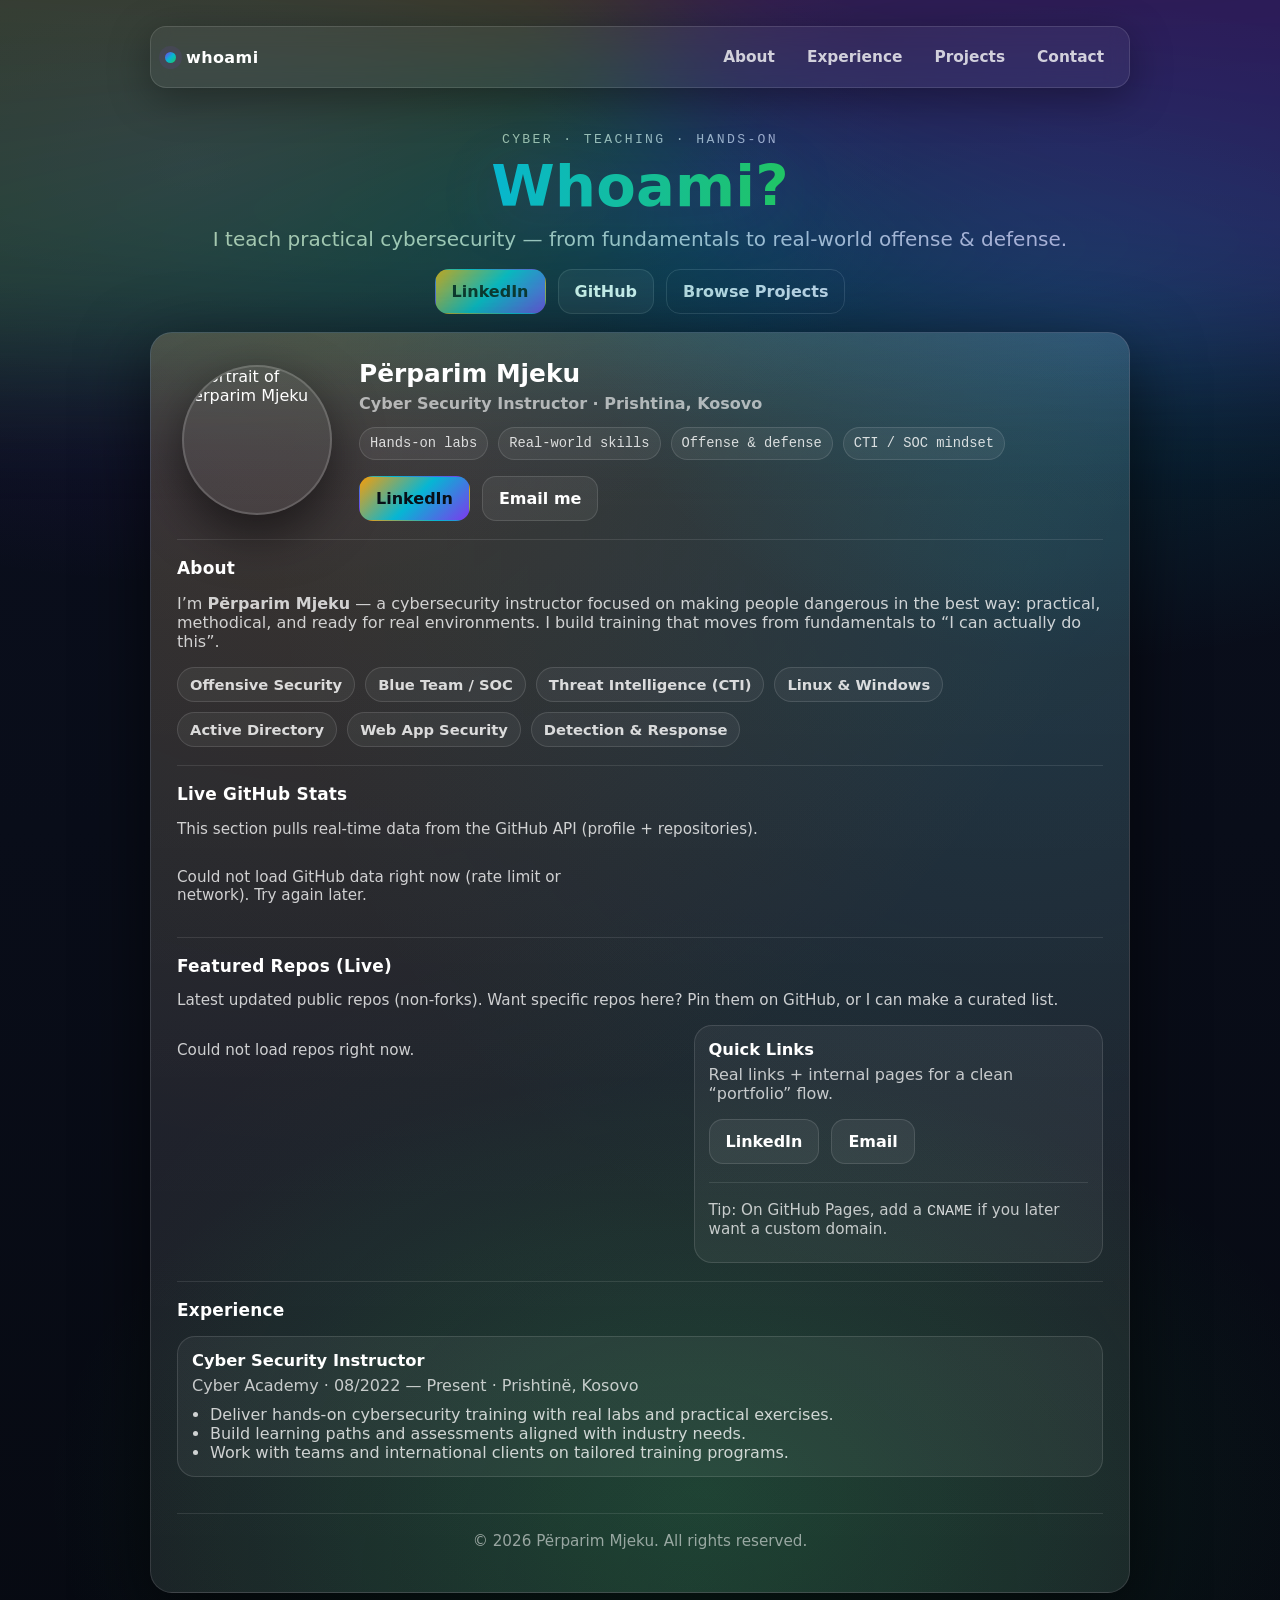
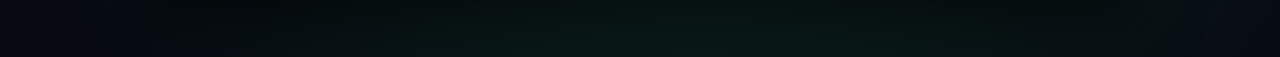
==== index.html @ 4960801e "Update index.html" ====
<!DOCTYPE html>
<html lang="en">
<head>
  <meta charset="UTF-8" />
  <meta name="viewport" content="width=device-width, initial-scale=1.0" />
  <meta name="description" content="Whoami — Përparim Mjeku. Cyber Security Instructor from Prishtina, Kosovo." />
  <title>whoami | Përparim Mjeku</title>

  <link rel="stylesheet" href="style.css" />
</head>

<body>
  <div class="glow" aria-hidden="true"></div>

  <div class="container">
    <div class="topbar" aria-label="Site navigation">
      <div class="brand">
        <span class="pip" aria-hidden="true"></span>
        <span>whoami</span>
      </div>

      <nav class="nav">
        <a href="index.html#about">About</a>
        <a href="index.html#experience">Experience</a>
        <a href="projects.html">Projects</a>
        <a href="index.html#contact">Contact</a>
      </nav>
    </div>

    <header class="hero">
      <div class="kicker">cyber · teaching · hands-on</div>
      <h1>Whoami?</h1>
      <p data-tagline>
        A quick glimpse into my world — cybersecurity, teaching, and practical learning.
      </p>

      <div class="actions" style="justify-content:center; margin-top:18px;">
        <a class="btn primary" data-linkedin href="#" target="_blank" rel="noopener noreferrer">LinkedIn</a>
        <a class="btn secondary" data-github href="#" target="_blank" rel="noopener noreferrer">GitHub</a>
        <a class="btn ghost" href="projects.html">Browse Projects</a>
      </div>
    </header>

    <main class="card">
      <div class="pad">
        <div class="profile">
          <img class="avatar" src="pic.png" alt="Portrait of Përparim Mjeku" />

          <div class="titleblock">
            <h2 data-name>Përparim Mjeku</h2>
            <p class="meta"><span data-role>Cyber Security Instructor</span> · <span data-location>Prishtina, Kosovo</span></p>

            <div class="badges" aria-label="Highlights">
              <span class="badge">Hands-on labs</span>
              <span class="badge">Real-world skills</span>
              <span class="badge">Offense & defense</span>
              <span class="badge">CTI / SOC mindset</span>
            </div>

            <div class="actions" id="contact">
              <a class="btn primary" data-linkedin href="#" target="_blank" rel="noopener noreferrer">LinkedIn</a>
              <a class="btn secondary" data-email href="mailto:you@example.com">Email me</a>
            </div>
          </div>
        </div>

        <section class="section" id="about">
          <h3>About</h3>
          <p>
            I’m <strong data-name>Përparim Mjeku</strong> — a cybersecurity instructor focused on making people dangerous in the best way:
            practical, methodical, and ready for real environments. I build training that moves from fundamentals to “I can actually do this”.
          </p>

          <div class="chips" data-focus aria-label="Focus areas"></div>
        </section>

        <section class="section">
          <h3>Live GitHub Stats</h3>
          <p class="smallnote">
            This section pulls real-time data from the GitHub API (profile + repositories).
          </p>
          <div class="mini" id="gh-stats"></div>
        </section>

        <section class="section">
          <h3>Featured Repos (Live)</h3>
          <p class="smallnote">
            Latest updated public repos (non-forks). Want specific repos here? Pin them on GitHub, or I can make a curated list.
          </p>
          <div class="grid">
            <div id="gh-repos"></div>
            <div>
              <div class="repo">
                <h4>Quick Links</h4>
                <p>Real links + internal pages for a clean “portfolio” flow.</p>
                <div class="actions" data-quicklinks></div>
                <div class="hr"></div>
                <p class="smallnote">
                  Tip: On GitHub Pages, add a <span class="code">CNAME</span> if you later want a custom domain.
                </p>
              </div>
            </div>
          </div>
        </section>

        <section class="section" id="experience">
          <h3>Experience</h3>
          <div class="grid" style="grid-template-columns:1fr;">
            <div id="exp" data-experience></div>
          </div>
        </section>

        <footer class="footer">
          <div class="hr"></div>
          <p>&copy; <span id="year"></span> <span data-name>Përparim Mjeku</span>. All rights reserved.</p>
        </footer>
      </div>
    </main>
  </div>

  <script src="config.js"></script>
  <script src="site.js"></script>
  <script>
    Site.setYear();
    Site.applyConfig();

    const cfg = window.SITE_CONFIG || {};
    Site.loadGitHubStats({
      user: cfg.githubUser,
      statsRoot: "#gh-stats",
      reposRoot: "#gh-repos",
      reposLimit: 6
    });
  </script>
</body>
</html>
---- style.css ----
:root{
  --bg0:#070A12;
  --bg1:#0b1020;
  --card: rgba(255,255,255,.08);
  --card2: rgba(255,255,255,.12);
  --stroke: rgba(255,255,255,.12);

  --text:#ffffff;
  --muted: rgba(255,255,255,.78);
  --soft: rgba(255,255,255,.62);

  --a:#7c3aed;   /* violet */
  --b:#22c55e;   /* green  */
  --c:#06b6d4;   /* cyan   */
  --d:#f59e0b;   /* amber  */
  --e:#ef4444;   /* red    */

  --ring: rgba(6,182,212,.28);
  --shadow: 0 22px 70px rgba(0,0,0,.62);
  --radius: 22px;

  --mono: ui-monospace, SFMono-Regular, Menlo, Monaco, Consolas, "Liberation Mono", "Courier New", monospace;
  --sans: system-ui, -apple-system, "Segoe UI", Roboto, Ubuntu, Cantarell, "Noto Sans", Arial, "Apple Color Emoji","Segoe UI Emoji";
}

*{ box-sizing:border-box; }
html{ scroll-behavior:smooth; }
body{
  margin:0;
  font-family: var(--sans);
  color:var(--text);
  background: radial-gradient(1200px 700px at 15% 10%, rgba(124,58,237,.18), transparent 60%),
              radial-gradient(900px 600px at 85% 20%, rgba(6,182,212,.16), transparent 55%),
              radial-gradient(1100px 700px at 55% 90%, rgba(34,197,94,.14), transparent 60%),
              linear-gradient(180deg, var(--bg1), var(--bg0));
  min-height:100vh;
  overflow-x:hidden;
}

a{ color:inherit; }
.container{
  width:min(980px, calc(100% - 34px));
  margin: 26px auto 64px;
}

.glow{
  position: fixed;
  inset:-30vh -30vw auto -30vw;
  height: 70vh;
  filter: blur(70px);
  opacity:.45;
  pointer-events:none;
  background: conic-gradient(from 90deg,
    rgba(124,58,237,.65),
    rgba(6,182,212,.65),
    rgba(34,197,94,.65),
    rgba(245,158,11,.55),
    rgba(239,68,68,.55),
    rgba(124,58,237,.65)
  );
  animation: floatGlow 10s ease-in-out infinite alternate;
}
@keyframes floatGlow{
  from{ transform: translate3d(-2%, -2%, 0) rotate(-2deg); }
  to{ transform: translate3d(2%, 2%, 0) rotate(2deg); }
}

.topbar{
  display:flex;
  align-items:center;
  justify-content:space-between;
  gap:12px;
  padding: 12px 14px;
  border-radius: 16px;
  background: rgba(255,255,255,.05);
  border: 1px solid var(--stroke);
  backdrop-filter: blur(10px);
  box-shadow: 0 10px 40px rgba(0,0,0,.35);
}

.brand{
  display:flex;
  align-items:center;
  gap:10px;
  font-weight:800;
  letter-spacing:.4px;
  text-transform: lowercase;
}
.pip{
  width:11px;height:11px;border-radius:50%;
  background: linear-gradient(135deg, var(--a), var(--c), var(--b));
  box-shadow: 0 0 0 6px rgba(124,58,237,.10);
}

.nav{
  display:flex;
  flex-wrap:wrap;
  gap:10px;
  justify-content:flex-end;
}
.nav a{
  text-decoration:none;
  color: var(--muted);
  font-weight:700;
  font-size:.96rem;
  padding: 8px 10px;
  border-radius: 12px;
  border:1px solid transparent;
}
.nav a:hover{
  color: var(--text);
  background: rgba(255,255,255,.05);
  border-color: rgba(255,255,255,.14);
}
.nav a:focus-visible{
  outline: 3px solid var(--ring);
  outline-offset: 2px;
}

.hero{
  padding: 44px 0 18px;
  text-align:center;
}
.kicker{
  font-family: var(--mono);
  color: rgba(255,255,255,.75);
  letter-spacing:.18em;
  font-size:.82rem;
  text-transform: uppercase;
}
.hero h1{
  margin: 10px 0 10px;
  font-size: clamp(2.5rem, 4.5vw, 3.9rem);
  letter-spacing:.2px;
  line-height:1.05;
  background: linear-gradient(90deg, var(--a), var(--c), var(--b), var(--d));
  -webkit-background-clip:text;
  background-clip:text;
  color: transparent;
  filter: drop-shadow(0 10px 30px rgba(124,58,237,.16));
}
.hero p{
  margin: 0 auto;
  width:min(70ch, 100%);
  color: var(--muted);
  font-size: clamp(1.02rem, 2.1vw, 1.25rem);
}

.card{
  background: linear-gradient(180deg, var(--card2), var(--card));
  border: 1px solid rgba(255,255,255,.12);
  border-radius: var(--radius);
  box-shadow: var(--shadow);
  overflow:hidden;
  position:relative;
}
.card::before{
  content:"";
  position:absolute;
  inset:-2px;
  background:
    radial-gradient(circle at 18% 0%, rgba(245,158,11,.12), transparent 55%),
    radial-gradient(circle at 88% 18%, rgba(6,182,212,.12), transparent 55%),
    radial-gradient(circle at 55% 100%, rgba(34,197,94,.10), transparent 50%);
  pointer-events:none;
}
.card > *{ position:relative; }

.pad{ padding: 26px; }

.profile{
  display:grid;
  grid-template-columns: 160px 1fr;
  gap: 22px;
  align-items:center;
}

.avatar{
  width: 150px;
  height: 150px;
  border-radius: 999px;
  object-fit: cover;
  border: 2px solid rgba(255,255,255,.16);
  box-shadow: 0 18px 50px rgba(0,0,0,.55);
  background: rgba(255,255,255,.06);
  margin: 0 auto;
}

.titleblock h2{
  margin: 0 0 6px;
  font-size: 1.55rem;
}
.titleblock .meta{
  margin:0;
  color: var(--soft);
  font-weight:650;
}
.badges{
  display:flex;
  flex-wrap:wrap;
  gap:10px;
  margin-top: 14px;
}
.badge{
  font-family: var(--mono);
  font-size: .86rem;
  color: rgba(255,255,255,.82);
  padding: 8px 10px;
  border-radius: 999px;
  background: rgba(255,255,255,.06);
  border: 1px solid rgba(255,255,255,.12);
}

.grid{
  display:grid;
  grid-template-columns: 1.1fr .9fr;
  gap: 16px;
  margin-top: 16px;
}
@media (max-width: 860px){
  .grid{ grid-template-columns:1fr; }
}

.section{
  padding-top: 18px;
  margin-top: 18px;
  border-top: 1px solid rgba(255,255,255,.10);
}
.section h3{
  margin: 0 0 10px;
  font-size: 1.06rem;
  letter-spacing:.2px;
}
.section p, .section li{ color: var(--muted); }
.section ul{ margin: 10px 0 0; padding-left: 18px; }

.chips{
  display:flex;
  flex-wrap:wrap;
  gap:10px;
  margin-top: 12px;
}
.chip{
  padding: 8px 12px;
  border-radius: 999px;
  border: 1px solid rgba(255,255,255,.12);
  background: rgba(255,255,255,.05);
  color: rgba(255,255,255,.82);
  font-weight:700;
  font-size:.92rem;
}

.actions{
  display:flex;
  gap: 12px;
  flex-wrap:wrap;
  margin-top: 16px;
}
.btn{
  display:inline-flex;
  align-items:center;
  justify-content:center;
  gap:10px;
  padding: 12px 16px;
  border-radius: 14px;
  font-weight:900;
  text-decoration:none;
  border: 1px solid transparent;
  transition: transform .15s ease, filter .15s ease, background-color .15s ease, border-color .15s ease;
  user-select:none;
}
.btn:hover{ transform: translateY(-2px); filter: brightness(1.05); }
.btn:focus-visible{ outline:3px solid var(--ring); outline-offset:2px; }

.btn.primary{
  color: #081018;
  background: linear-gradient(135deg, var(--d), var(--c), var(--a));
}
.btn.secondary{
  background: rgba(255,255,255,.06);
  border-color: rgba(255,255,255,.12);
  color: var(--text);
}
.btn.ghost{
  background: transparent;
  border-color: rgba(255,255,255,.14);
  color: rgba(255,255,255,.9);
}

.mini{
  display:grid;
  grid-template-columns: 1fr 1fr;
  gap: 12px;
}
@media (max-width: 520px){
  .profile{ grid-template-columns:1fr; text-align:center; }
  .nav{ justify-content:center; }
  .mini{ grid-template-columns:1fr; }
}

.stat{
  border: 1px solid rgba(255,255,255,.12);
  background: rgba(255,255,255,.05);
  border-radius: 18px;
  padding: 14px 14px;
}
.stat .k{
  font-family: var(--mono);
  font-size:.82rem;
  color: rgba(255,255,255,.68);
  letter-spacing:.06em;
  text-transform: uppercase;
}
.stat .v{
  font-size: 1.6rem;
  font-weight: 950;
  margin-top: 6px;
  background: linear-gradient(90deg, var(--c), var(--b), var(--d));
  -webkit-background-clip:text;
  background-clip:text;
  color: transparent;
}

.repo{
  border: 1px solid rgba(255,255,255,.12);
  background: rgba(255,255,255,.05);
  border-radius: 18px;
  padding: 14px 14px;
}
.repo h4{
  margin: 0 0 6px;
  font-size: 1.02rem;
}
.repo p{
  margin:0 0 10px;
  color: rgba(255,255,255,.74);
}
.repo .meta{
  display:flex;
  flex-wrap:wrap;
  gap:10px;
  color: rgba(255,255,255,.72);
  font-family: var(--mono);
  font-size: .86rem;
}

.inputrow{
  display:flex;
  gap: 10px;
  flex-wrap:wrap;
  margin: 14px 0 10px;
}
.input, select{
  background: rgba(255,255,255,.06);
  border: 1px solid rgba(255,255,255,.12);
  color: rgba(255,255,255,.90);
  border-radius: 14px;
  padding: 12px 12px;
  outline:none;
  font-weight:700;
}
.input{
  flex: 1 1 240px;
}
select{
  flex: 0 0 200px;
}
.input:focus, select:focus{
  border-color: rgba(6,182,212,.35);
  box-shadow: 0 0 0 4px rgba(6,182,212,.12);
}

.footer{
  text-align:center;
  padding: 18px 0 0;
  color: rgba(255,255,255,.55);
  font-size:.95rem;
}
.hr{
  height:1px;
  background: rgba(255,255,255,.10);
  margin: 18px 0;
}

.smallnote{
  color: rgba(255,255,255,.62);
  font-size: .95rem;
}
.code{
  font-family: var(--mono);
  color: rgba(255,255,255,.82);
}
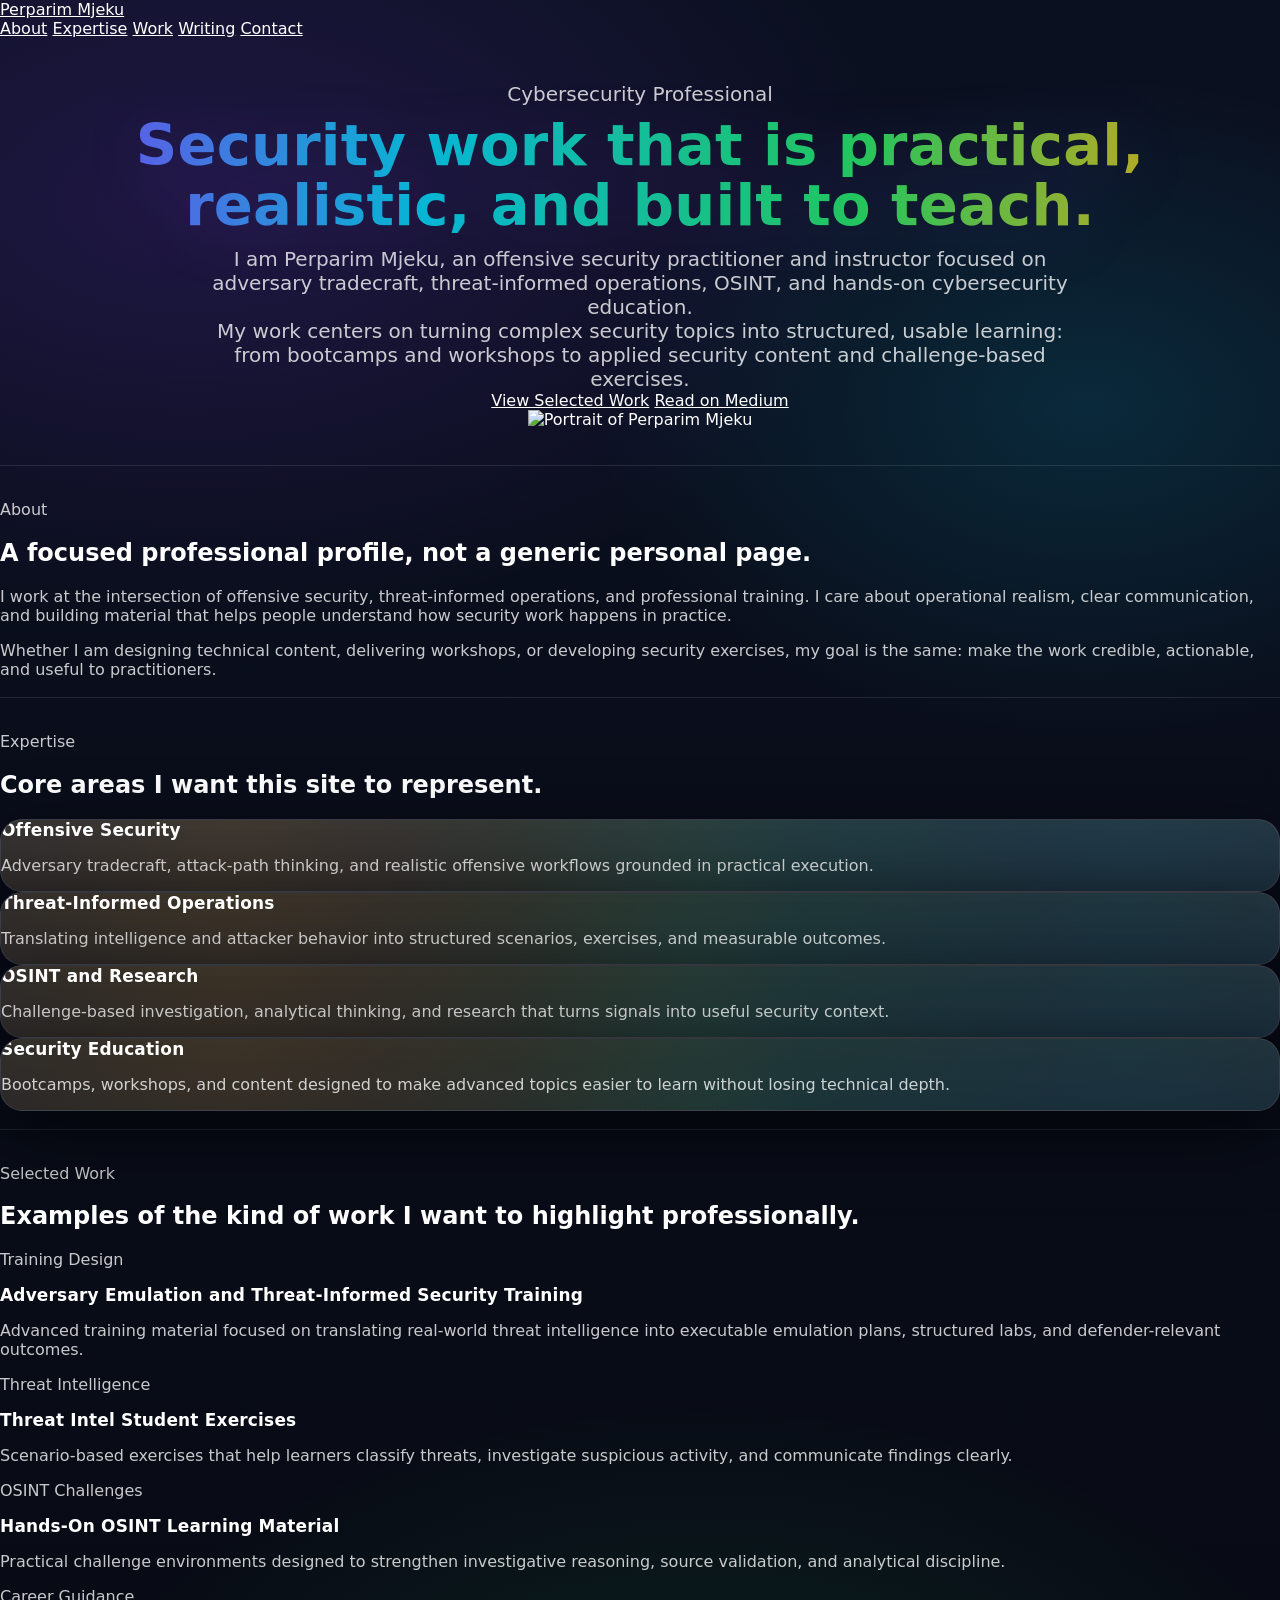
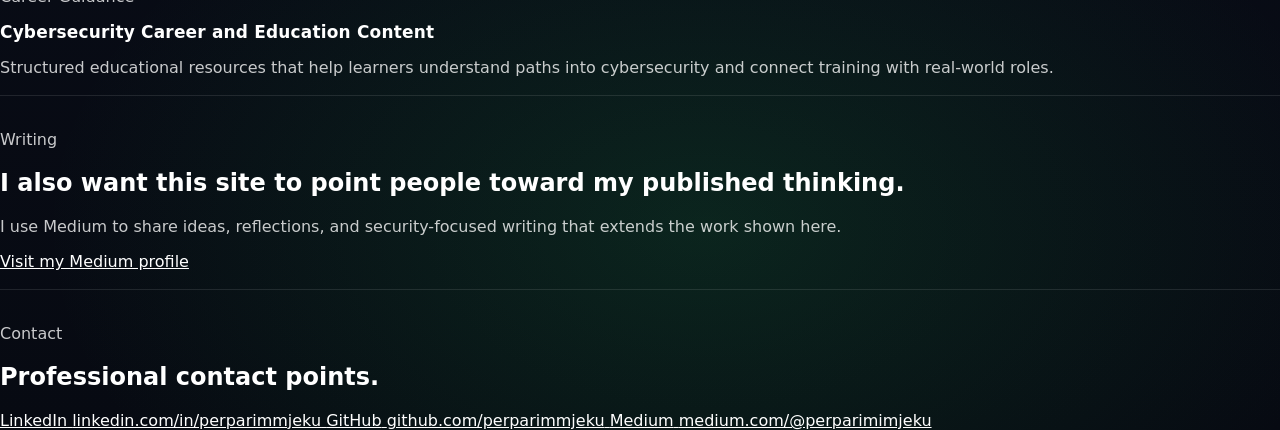
==== commit 53a128a4: "index.html" ====
--- a/index.html
+++ b/index.html
@@ -1,136 +1,187 @@
 <!DOCTYPE html>
 <html lang="en">
 <head>
-  <meta charset="UTF-8" />
-  <meta name="viewport" content="width=device-width, initial-scale=1.0" />
-  <meta name="description" content="Whoami — Përparim Mjeku. Cyber Security Instructor from Prishtina, Kosovo." />
-  <title>whoami | Përparim Mjeku</title>
-
-  <link rel="stylesheet" href="style.css" />
+  <meta charset="UTF-8">
+  <meta name="viewport" content="width=device-width, initial-scale=1.0">
+  <title>Perparim Mjeku | Cybersecurity Professional</title>
+  <meta
+    name="description"
+    content="Perparim Mjeku is a cybersecurity practitioner and instructor focused on offensive security, adversary tradecraft, threat-informed operations, and hands-on security education."
+  >
+  <link rel="stylesheet" href="style.css">
 </head>
-
 <body>
-  <div class="glow" aria-hidden="true"></div>
-
-  <div class="container">
-    <div class="topbar" aria-label="Site navigation">
-      <div class="brand">
-        <span class="pip" aria-hidden="true"></span>
-        <span>whoami</span>
-      </div>
-
-      <nav class="nav">
-        <a href="index.html#about">About</a>
-        <a href="index.html#experience">Experience</a>
-        <a href="projects.html">Projects</a>
-        <a href="index.html#contact">Contact</a>
+  <div class="page-shell">
+    <header class="site-header">
+      <a class="wordmark" href="#top">Perparim Mjeku</a>
+      <nav class="site-nav" aria-label="Primary">
+        <a href="#about">About</a>
+        <a href="#expertise">Expertise</a>
+        <a href="#work">Work</a>
+        <a href="#writing">Writing</a>
+        <a href="#contact">Contact</a>
       </nav>
-    </div>
-
-    <header class="hero">
-      <div class="kicker">cyber · teaching · hands-on</div>
-      <h1>Whoami?</h1>
-      <p data-tagline>
-        A quick glimpse into my world — cybersecurity, teaching, and practical learning.
-      </p>
-
-      <div class="actions" style="justify-content:center; margin-top:18px;">
-        <a class="btn primary" data-linkedin href="#" target="_blank" rel="noopener noreferrer">LinkedIn</a>
-        <a class="btn secondary" data-github href="#" target="_blank" rel="noopener noreferrer">GitHub</a>
-        <a class="btn ghost" href="projects.html">Browse Projects</a>
-      </div>
     </header>
 
-    <main class="card">
-      <div class="pad">
-        <div class="profile">
-          <img class="avatar" src="pic.png" alt="Portrait of Përparim Mjeku" />
-
-          <div class="titleblock">
-            <h2 data-name>Përparim Mjeku</h2>
-            <p class="meta"><span data-role>Cyber Security Instructor</span> · <span data-location>Prishtina, Kosovo</span></p>
-
-            <div class="badges" aria-label="Highlights">
-              <span class="badge">Hands-on labs</span>
-              <span class="badge">Real-world skills</span>
-              <span class="badge">Offense & defense</span>
-              <span class="badge">CTI / SOC mindset</span>
-            </div>
-
-            <div class="actions" id="contact">
-              <a class="btn primary" data-linkedin href="#" target="_blank" rel="noopener noreferrer">LinkedIn</a>
-              <a class="btn secondary" data-email href="mailto:you@example.com">Email me</a>
-            </div>
+    <main id="top">
+      <section class="hero">
+        <div class="hero-copy">
+          <p class="eyebrow">Cybersecurity Professional</p>
+          <h1>Security work that is practical, realistic, and built to teach.</h1>
+          <p class="lead">
+            I am Perparim Mjeku, an offensive security practitioner and instructor focused on
+            adversary tradecraft, threat-informed operations, OSINT, and hands-on cybersecurity
+            education.
+          </p>
+          <p class="supporting-copy">
+            My work centers on turning complex security topics into structured, usable learning:
+            from bootcamps and workshops to applied security content and challenge-based exercises.
+          </p>
+          <div class="hero-actions">
+            <a class="button button-primary" href="#work">View Selected Work</a>
+            <a class="button button-secondary" href="https://medium.com/@perparimimjeku" target="_blank" rel="noreferrer">Read on Medium</a>
           </div>
         </div>
 
-        <section class="section" id="about">
-          <h3>About</h3>
+        <div class="hero-photo-wrap">
+          <img class="hero-photo" src="profile.png" alt="Portrait of Perparim Mjeku">
+        </div>
+      </section>
+
+      <section class="section" id="about">
+        <div class="section-heading">
+          <p class="section-label">About</p>
+          <h2>A focused professional profile, not a generic personal page.</h2>
+        </div>
+        <div class="about-grid">
           <p>
-            I’m <strong data-name>Përparim Mjeku</strong> — a cybersecurity instructor focused on making people dangerous in the best way:
-            practical, methodical, and ready for real environments. I build training that moves from fundamentals to “I can actually do this”.
+            I work at the intersection of offensive security, threat-informed operations, and
+            professional training. I care about operational realism, clear communication, and
+            building material that helps people understand how security work happens in practice.
           </p>
+          <p>
+            Whether I am designing technical content, delivering workshops, or developing security
+            exercises, my goal is the same: make the work credible, actionable, and useful to
+            practitioners.
+          </p>
+        </div>
+      </section>
 
-          <div class="chips" data-focus aria-label="Focus areas"></div>
-        </section>
+      <section class="section" id="expertise">
+        <div class="section-heading">
+          <p class="section-label">Expertise</p>
+          <h2>Core areas I want this site to represent.</h2>
+        </div>
+        <div class="card-grid">
+          <article class="card">
+            <h3>Offensive Security</h3>
+            <p>
+              Adversary tradecraft, attack-path thinking, and realistic offensive workflows grounded
+              in practical execution.
+            </p>
+          </article>
+          <article class="card">
+            <h3>Threat-Informed Operations</h3>
+            <p>
+              Translating intelligence and attacker behavior into structured scenarios, exercises,
+              and measurable outcomes.
+            </p>
+          </article>
+          <article class="card">
+            <h3>OSINT and Research</h3>
+            <p>
+              Challenge-based investigation, analytical thinking, and research that turns signals
+              into useful security context.
+            </p>
+          </article>
+          <article class="card">
+            <h3>Security Education</h3>
+            <p>
+              Bootcamps, workshops, and content designed to make advanced topics easier to learn
+              without losing technical depth.
+            </p>
+          </article>
+        </div>
+      </section>
 
-        <section class="section">
-          <h3>Live GitHub Stats</h3>
-          <p class="smallnote">
-            This section pulls real-time data from the GitHub API (profile + repositories).
+      <section class="section" id="work">
+        <div class="section-heading">
+          <p class="section-label">Selected Work</p>
+          <h2>Examples of the kind of work I want to highlight professionally.</h2>
+        </div>
+        <div class="feature-list">
+          <article class="feature">
+            <p class="feature-tag">Training Design</p>
+            <h3>Adversary Emulation and Threat-Informed Security Training</h3>
+            <p>
+              Advanced training material focused on translating real-world threat intelligence into
+              executable emulation plans, structured labs, and defender-relevant outcomes.
+            </p>
+          </article>
+          <article class="feature">
+            <p class="feature-tag">Threat Intelligence</p>
+            <h3>Threat Intel Student Exercises</h3>
+            <p>
+              Scenario-based exercises that help learners classify threats, investigate suspicious
+              activity, and communicate findings clearly.
+            </p>
+          </article>
+          <article class="feature">
+            <p class="feature-tag">OSINT Challenges</p>
+            <h3>Hands-On OSINT Learning Material</h3>
+            <p>
+              Practical challenge environments designed to strengthen investigative reasoning,
+              source validation, and analytical discipline.
+            </p>
+          </article>
+          <article class="feature">
+            <p class="feature-tag">Career Guidance</p>
+            <h3>Cybersecurity Career and Education Content</h3>
+            <p>
+              Structured educational resources that help learners understand paths into
+              cybersecurity and connect training with real-world roles.
+            </p>
+          </article>
+        </div>
+      </section>
+
+      <section class="section writing-section" id="writing">
+        <div class="section-heading">
+          <p class="section-label">Writing</p>
+          <h2>I also want this site to point people toward my published thinking.</h2>
+        </div>
+        <div class="writing-panel">
+          <p>
+            I use Medium to share ideas, reflections, and security-focused writing that extends the
+            work shown here.
           </p>
-          <div class="mini" id="gh-stats"></div>
-        </section>
+          <a class="text-link" href="https://medium.com/@perparimimjeku" target="_blank" rel="noreferrer">
+            Visit my Medium profile
+          </a>
+        </div>
+      </section>
 
-        <section class="section">
-          <h3>Featured Repos (Live)</h3>
-          <p class="smallnote">
-            Latest updated public repos (non-forks). Want specific repos here? Pin them on GitHub, or I can make a curated list.
-          </p>
-          <div class="grid">
-            <div id="gh-repos"></div>
-            <div>
-              <div class="repo">
-                <h4>Quick Links</h4>
-                <p>Real links + internal pages for a clean “portfolio” flow.</p>
-                <div class="actions" data-quicklinks></div>
-                <div class="hr"></div>
-                <p class="smallnote">
-                  Tip: On GitHub Pages, add a <span class="code">CNAME</span> if you later want a custom domain.
-                </p>
-              </div>
-            </div>
-          </div>
-        </section>
-
-        <section class="section" id="experience">
-          <h3>Experience</h3>
-          <div class="grid" style="grid-template-columns:1fr;">
-            <div id="exp" data-experience></div>
-          </div>
-        </section>
-
-        <footer class="footer">
-          <div class="hr"></div>
-          <p>&copy; <span id="year"></span> <span data-name>Përparim Mjeku</span>. All rights reserved.</p>
-        </footer>
-      </div>
+      <section class="section contact-section" id="contact">
+        <div class="section-heading">
+          <p class="section-label">Contact</p>
+          <h2>Professional contact points.</h2>
+        </div>
+        <div class="contact-grid">
+          <a class="contact-card" href="https://www.linkedin.com/in/perparimmjeku/" target="_blank" rel="noreferrer">
+            <span class="contact-label">LinkedIn</span>
+            <span class="contact-value">linkedin.com/in/perparimmjeku</span>
+          </a>
+          <a class="contact-card" href="https://github.com/perparimmjeku" target="_blank" rel="noreferrer">
+            <span class="contact-label">GitHub</span>
+            <span class="contact-value">github.com/perparimmjeku</span>
+          </a>
+          <a class="contact-card" href="https://medium.com/@perparimimjeku" target="_blank" rel="noreferrer">
+            <span class="contact-label">Medium</span>
+            <span class="contact-value">medium.com/@perparimimjeku</span>
+          </a>
+        </div>
+      </section>
     </main>
   </div>
-
-  <script src="config.js"></script>
-  <script src="site.js"></script>
-  <script>
-    Site.setYear();
-    Site.applyConfig();
-
-    const cfg = window.SITE_CONFIG || {};
-    Site.loadGitHubStats({
-      user: cfg.githubUser,
-      statsRoot: "#gh-stats",
-      reposRoot: "#gh-repos",
-      reposLimit: 6
-    });
-  </script>
 </body>
 </html>
